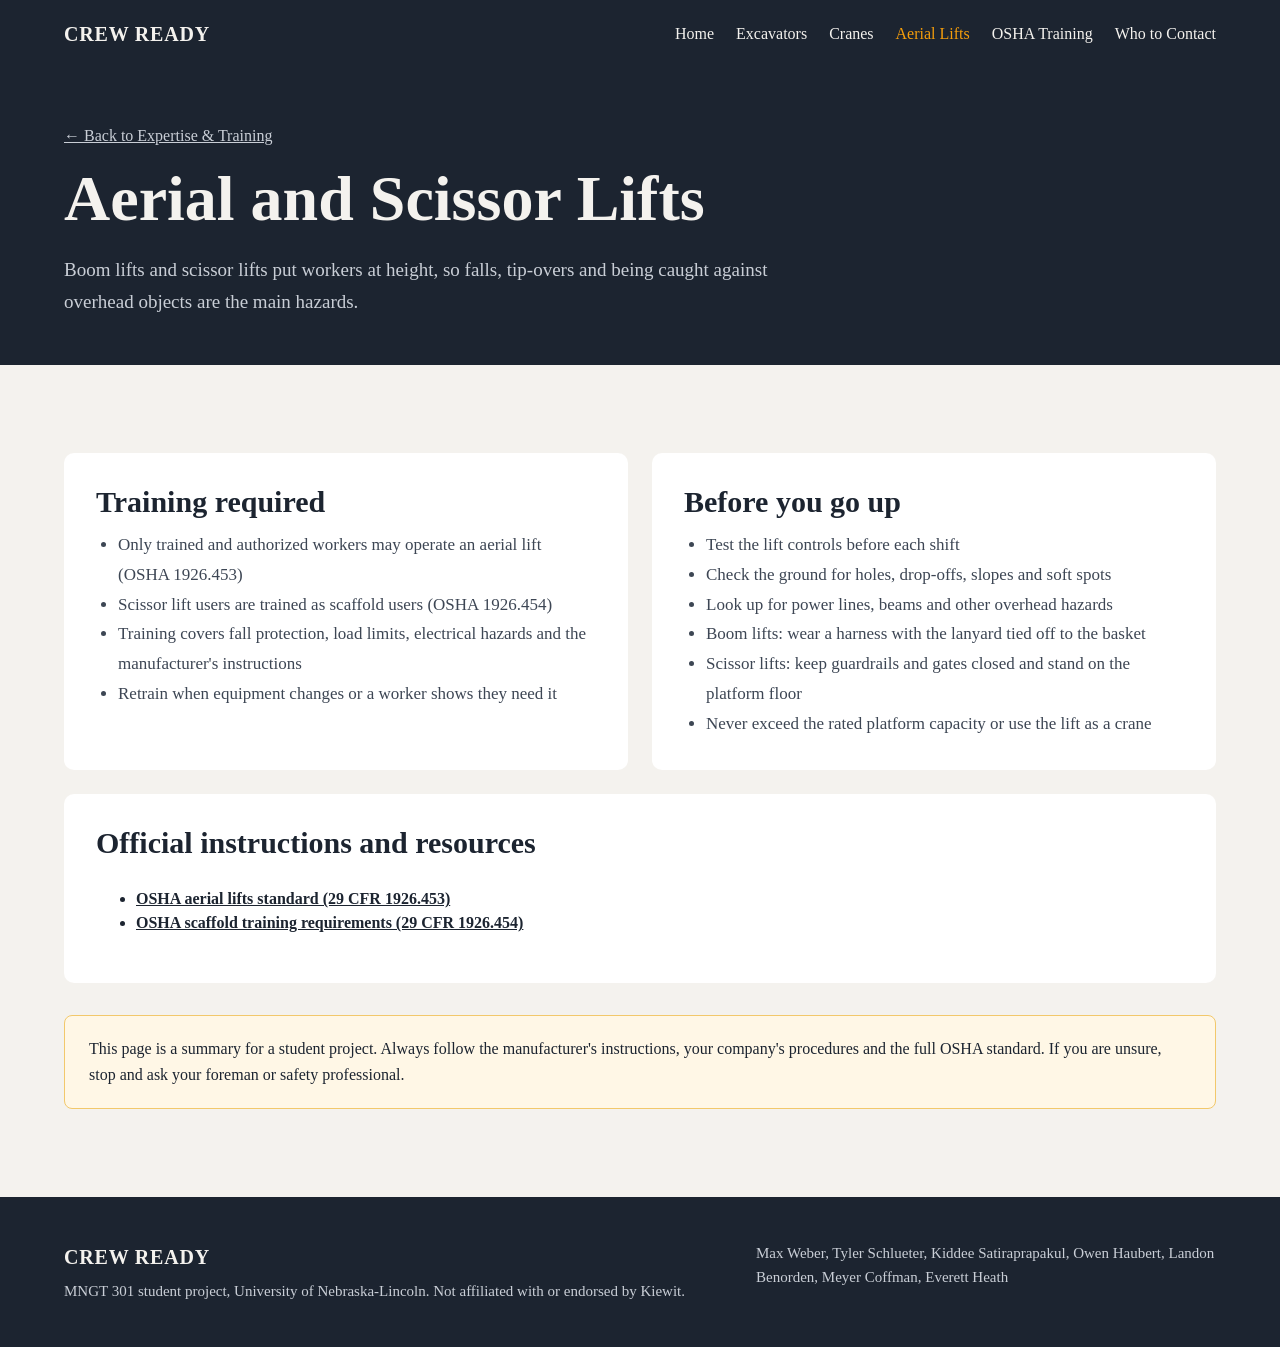
==== images/crew-ready/training/aerial-lifts.html @ f7bf8e31 "Add files via upload" ====
<!doctype html>
<html lang="en">
<head>
<meta charset="utf-8">
<meta name="viewport" content="width=device-width, initial-scale=1">
<title>Aerial and Scissor Lifts | Crew Ready</title>
<link rel="stylesheet" href="../styles.css">
</head>
<body>

<header class="site-header">
  <div class="wrap">
    <a class="brand" href="../index.html">CREW READY</a>
    <nav class="nav" aria-label="Training pages">
      <a href="../index.html">Home</a>
      <a href="excavators.html">Excavators</a>
      <a href="cranes-rigging.html">Cranes</a>
      <a href="aerial-lifts.html" aria-current="page">Aerial Lifts</a>
      <a href="osha-training.html">OSHA Training</a>
      <a href="../index.html#contact">Who to Contact</a>
    </nav>
  </div>
</header>

<main>
  <section class="dark page-hero">
    <div class="wrap">
      <p class="breadcrumb"><a href="../index.html#equipment">&larr; Back to Expertise &amp; Training</a></p>
      <h1>Aerial and Scissor Lifts</h1>
      <p class="lead" style="margin: 20px 0 0">Boom lifts and scissor lifts put workers at height, so falls, tip-overs and being caught against overhead objects are the main hazards.</p>
    </div>
  </section>

  <section>
    <div class="wrap">
      <div class="detail">
        <div class="card">
          <h2 style="font-size: 30px; margin: 0">Training required</h2>
          <ul>
          <li>Only trained and authorized workers may operate an aerial lift (OSHA 1926.453)</li>
          <li>Scissor lift users are trained as scaffold users (OSHA 1926.454)</li>
          <li>Training covers fall protection, load limits, electrical hazards and the manufacturer's instructions</li>
          <li>Retrain when equipment changes or a worker shows they need it</li>
          </ul>
        </div>
        <div class="card">
          <h2 style="font-size: 30px; margin: 0">Before you go up</h2>
          <ul>
          <li>Test the lift controls before each shift</li>
          <li>Check the ground for holes, drop-offs, slopes and soft spots</li>
          <li>Look up for power lines, beams and other overhead hazards</li>
          <li>Boom lifts: wear a harness with the lanyard tied off to the basket</li>
          <li>Scissor lifts: keep guardrails and gates closed and stand on the platform floor</li>
          <li>Never exceed the rated platform capacity or use the lift as a crane</li>
          </ul>
        </div>
      </div>

      <div class="card" style="margin-top: 24px">
        <h2 style="font-size: 30px; margin: 0">Official instructions and resources</h2>
        <ul>
          <li><a class="source-link" href="https://www.osha.gov/laws-regs/regulations/standardnumber/1926/1926.453">OSHA aerial lifts standard (29 CFR 1926.453)</a></li>
          <li><a class="source-link" href="https://www.osha.gov/laws-regs/regulations/standardnumber/1926/1926.454">OSHA scaffold training requirements (29 CFR 1926.454)</a></li>
        </ul>
      </div>

      <p class="note">This page is a summary for a student project. Always follow the manufacturer's instructions, your company's procedures and the full OSHA standard. If you are unsure, stop and ask your foreman or safety professional.</p>
    </div>
  </section>
</main>

<footer class="site-footer">
  <div class="wrap">
    <div>
      <a class="brand" href="../index.html">CREW READY</a>
      <p>MNGT 301 student project, University of Nebraska-Lincoln. Not affiliated with or endorsed by Kiewit.</p>
    </div>
    <p style="max-width: 460px">Max Weber, Tyler Schlueter, Kiddee Satiraprapakul, Owen Haubert, Landon Benorden, Meyer Coffman, Everett Heath</p>
  </div>
</footer>
</body>
</html>
---- images/crew-ready/styles.css ----
:root {
  --ink: #1C2430;
  --ink-2: #2D3744;
  --paper: #F4F2EE;
  --white: #FFFFFF;
  --muted: #3D4654;
  --muted-2: #5B6472;
  --on-dark: #C9CED6;
  --accent: #F59E0B;
  --accent-text: #B4530A;
  --line: #D9D5CD;
}

* { box-sizing: border-box; }
html { scroll-behavior: smooth; scroll-padding-top: 80px; }
body {
  margin: 0;
  font-family: 'Times New Roman', Times, serif;
  color: var(--ink);
  background: var(--paper);
  line-height: 1.5;
}
img { max-width: 100%; display: block; }
a { color: var(--ink); }
a:hover { color: var(--accent-text); }
a:focus-visible, button:focus-visible, input:focus-visible { outline: 3px solid var(--accent); outline-offset: 2px; }

.wrap { max-width: 1200px; margin: 0 auto; padding: 0 24px; }

/* Header and nav */
.site-header { background: var(--ink); color: var(--paper); position: sticky; top: 0; z-index: 10; }
.site-header .wrap { display: flex; flex-wrap: wrap; align-items: center; justify-content: space-between; gap: 12px 24px; padding-top: 16px; padding-bottom: 16px; }
.brand { color: var(--paper); text-decoration: none; font-weight: 700; font-size: 20px; letter-spacing: 0.04em; }
.brand:hover { color: var(--accent); }
.nav { display: flex; flex-wrap: wrap; gap: 8px 22px; font-size: 16px; }
.nav a { color: var(--paper); text-decoration: none; padding: 6px 0; }
.nav a:hover, .nav a[aria-current="page"] { color: var(--accent); }

/* Sections */
section { padding: 88px 0 72px; }
.dark { background: var(--ink); color: var(--paper); }
.light { background: var(--white); }
.eyebrow { margin: 0 0 12px; font-size: 14px; font-weight: 700; letter-spacing: 0.12em; color: var(--accent-text); text-transform: uppercase; }
.dark .eyebrow { color: var(--accent); }
h1, h2, h3 { margin: 0; line-height: 1.1; }
h1 { font-size: clamp(40px, 6vw, 64px); }
h2 { font-size: clamp(32px, 4vw, 44px); margin-bottom: 20px; }
h3 { font-size: 24px; }
.lead { margin: 0 0 44px; font-size: 19px; line-height: 1.65; max-width: 760px; color: var(--muted); }
.dark .lead { color: var(--on-dark); }

/* Hero */
.hero { padding: 64px 0 80px; }
.hero .wrap { display: flex; flex-direction: column; gap: 28px; }
.hero .eyebrow { margin: 0; }
.hero-img { width: 100%; height: clamp(260px, 40vw, 480px); object-fit: cover; border-radius: 10px; }
.hero p.lead { margin: 0; max-width: 640px; }

/* Buttons */
.buttons { display: flex; flex-wrap: wrap; gap: 12px; }
.btn { display: inline-flex; align-items: center; min-height: 48px; padding: 0 24px; border-radius: 6px; font-weight: 700; font-size: 17px; text-decoration: none; }
.btn-primary { background: var(--accent); color: var(--ink); }
.btn-primary:hover { background: #FBBF24; color: var(--ink); }
.btn-outline { border: 1.5px solid var(--paper); color: var(--paper); }
.btn-outline:hover { background: var(--paper); color: var(--ink); }

/* Cards and grids */
.grid { display: grid; grid-template-columns: repeat(auto-fit, minmax(280px, 1fr)); gap: 24px; }
.card { background: var(--white); border-radius: 10px; padding: 32px; display: flex; flex-direction: column; gap: 12px; }
.card p { margin: 0; font-size: 17px; line-height: 1.6; color: var(--muted); }
.light .card { border: 1.5px solid var(--line); }

/* Stats */
.stat-num { margin: 0; font-weight: 700; font-size: 64px; line-height: 1; }
.stat-label { margin: 8px 0 6px; font-size: 17px; color: var(--muted); }
.stat-source { margin: 0; font-size: 14px; color: var(--muted-2); }

/* Equipment */
.split { display: flex; flex-wrap: wrap; gap: 48px; align-items: center; }
.split > * { flex: 1 1 440px; min-width: 0; }
.split-img { height: 440px; object-fit: cover; border-radius: 10px; }
.link-list { display: flex; flex-direction: column; gap: 12px; margin-top: 8px; }
.link-row { display: flex; justify-content: space-between; align-items: center; min-height: 56px; padding: 0 20px; background: var(--ink-2); color: var(--paper); text-decoration: none; border-radius: 6px; font-size: 18px; }
.link-row:hover { background: #3A4656; color: var(--accent); }

/* Checklist */
.checklist { background: var(--white); border-radius: 10px; padding: 32px; }
.checklist-top { display: flex; flex-wrap: wrap; gap: 16px; align-items: end; margin-bottom: 24px; }
.checklist-top label { display: flex; flex-direction: column; gap: 6px; font-weight: 700; font-size: 16px; flex: 1 1 260px; }
.checklist-top input { min-height: 44px; padding: 0 12px; font: inherit; font-size: 17px; border: 1.5px solid var(--line); border-radius: 6px; }
.checks { display: grid; grid-template-columns: repeat(auto-fit, minmax(280px, 1fr)); gap: 8px 32px; margin: 0; padding: 0; border: 0; }
.checks label { display: flex; gap: 12px; align-items: center; min-height: 44px; font-size: 17px; cursor: pointer; }
.checks input { width: 20px; height: 20px; accent-color: var(--accent-text); }
.progress { margin: 20px 0 0; font-size: 17px; font-weight: 700; }
.btn-small { min-height: 44px; padding: 0 18px; font-size: 16px; background: var(--ink); color: var(--paper); border: 0; cursor: pointer; font-family: inherit; }
.btn-small:hover { background: var(--ink-2); }

/* Contact */
.step-num { margin: 0; font-weight: 700; font-size: 32px; color: var(--accent-text); }

/* Training pages */
.page-hero { padding: 56px 0 48px; }
.breadcrumb { margin: 0 0 16px; font-size: 16px; }
.breadcrumb a { color: var(--on-dark); }
.breadcrumb a:hover { color: var(--accent); }
.detail { display: grid; grid-template-columns: repeat(auto-fit, minmax(320px, 1fr)); gap: 24px; }
.detail ul { margin: 0; padding-left: 22px; font-size: 17px; line-height: 1.75; color: var(--muted); }
.note { margin-top: 32px; padding: 20px 24px; background: #FFF7E6; border: 1.5px solid #F2C86B; border-radius: 8px; font-size: 16px; line-height: 1.6; }
.source-link { font-weight: 700; }

/* Footer */
.site-footer { background: var(--ink); color: var(--on-dark); padding: 44px 0; font-size: 15px; line-height: 1.6; }
.site-footer .wrap { display: flex; flex-wrap: wrap; justify-content: space-between; gap: 24px; }
.site-footer p { margin: 0; }
.site-footer .brand { display: block; margin-bottom: 6px; }

@media (max-width: 600px) {
  section { padding: 64px 0 56px; }
  .card, .checklist { padding: 24px; }
  .split-img { height: 280px; }
  .stat-num { font-size: 52px; }
}

@media print {
  .site-header, .site-footer, .btn-small { display: none; }
}
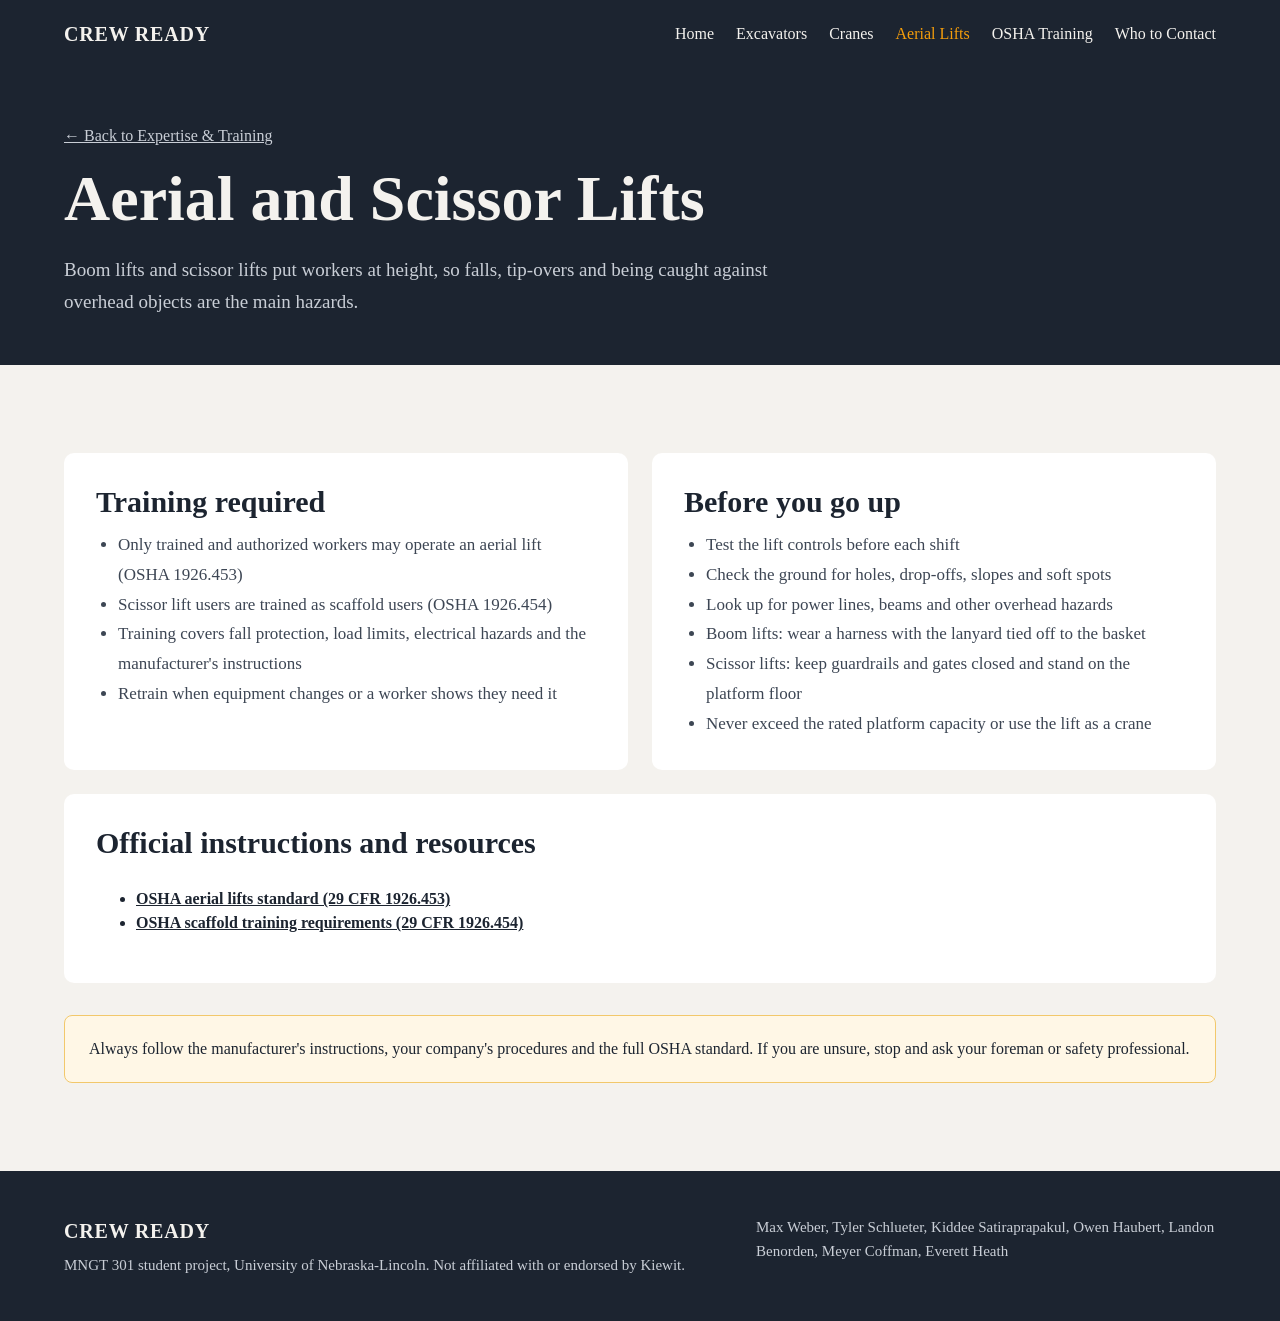
==== commit 0e596728: "Update aerial-lifts.html" ====
--- a/images/crew-ready/training/aerial-lifts.html
+++ b/images/crew-ready/training/aerial-lifts.html
@@ -64,7 +64,7 @@
         </ul>
       </div>
 
-      <p class="note">This page is a summary for a student project. Always follow the manufacturer's instructions, your company's procedures and the full OSHA standard. If you are unsure, stop and ask your foreman or safety professional.</p>
+      <p class="note"> Always follow the manufacturer's instructions, your company's procedures and the full OSHA standard. If you are unsure, stop and ask your foreman or safety professional.</p>
     </div>
   </section>
 </main>
